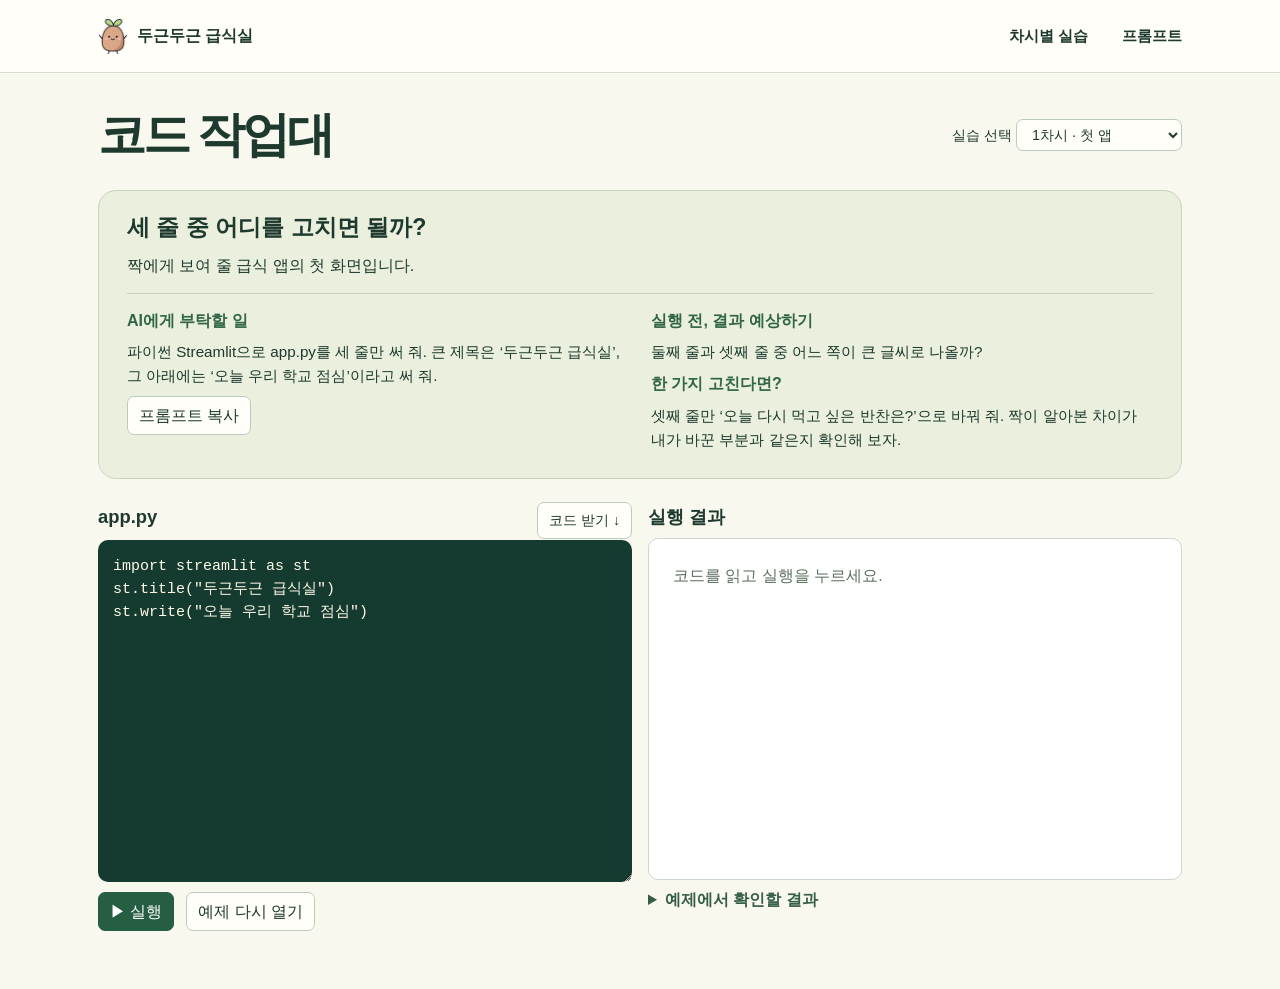
==== workshop/index.html @ 9bd563a4 "Add a Python workbench with nine editable examples and classroom checks" ====
<!doctype html><html lang="ko"><head><meta charset="utf-8"><meta name="viewport" content="width=device-width,initial-scale=1"><title>코드 작업대 · 두근두근 급식실</title><link rel="stylesheet" href="../site.css"><link rel="stylesheet" href="workshop.css"></head><body>
<header><div class="bar"><a class="brand" href="../"><img src="../assets/dugeun.webp" alt="">두근두근 급식실</a><nav><a href="../#lessons">차시별 실습</a><a href="../prompts.html">프롬프트</a></nav></div></header>
<main><div class="workhead"><h1>코드 작업대</h1><label>실습 선택 <select id="unit"></select></label></div>
<section id="brief"><h2 id="title"></h2><p id="situation"></p><div class="activity"><div><h3>AI에게 부탁할 일</h3><p id="prompt"></p><button id="copy">프롬프트 복사</button></div><div><h3>실행 전, 결과 예상하기</h3><p id="predict"></p><h3>한 가지 고친다면?</h3><p id="change"></p></div></div></section>
<div class="grid"><section><div class="editorhead"><h2><label for="editor">app.py</label></h2><button id="save">코드 받기 ↓</button></div>
<p id="companions" hidden>내 저장소에 올릴 때는 <a href="급식조회_함께쓰는파일.zip" download>급식 조회용 파일 세 개</a>도 같은 폴더에 두세요.</p><textarea id="editor" autocomplete="off" autocapitalize="off" spellcheck="false"></textarea><div class="actions"><button id="run" class="primary">▶ 실행</button><button id="reset">예제 다시 열기</button></div><p id="notice" role="status"></p></section>
<section><h2>실행 결과</h2><div id="output"><p>왼쪽 코드를 읽고 <b>실행</b>을 누르세요.</p></div><details><summary>예제에서 확인할 결과</summary><p id="check"></p></details></section></div></main>
<script type="module" src="studio.js"></script></body></html>
---- site.css ----
*{box-sizing:border-box}html{scroll-behavior:smooth}body{margin:0;background:#f9f8ef;color:#1e392e;font:16px/1.6 Pretendard,-apple-system,BlinkMacSystemFont,"Apple SD Gothic Neo","Noto Sans KR",sans-serif;word-break:keep-all}a{color:inherit;text-underline-offset:4px}a:focus-visible{outline:3px solid #d77824;outline-offset:3px}header{border-bottom:1px solid #d7ddce;background:#fffef8}.bar,main,footer>div{max-width:1180px;margin:auto;padding:0 clamp(18px,4vw,48px)}.bar{display:flex;align-items:center;justify-content:space-between;min-height:72px}.brand{display:flex;gap:9px;align-items:center;font-weight:800;text-decoration:none}.brand img{width:30px;height:35px;object-fit:contain}nav{display:flex;gap:clamp(10px,3vw,34px)}nav a,.section-title a{font-weight:650;font-size:.94rem;text-decoration:none}nav a:hover,.section-title a:hover{text-decoration:underline}.cover{background:#164935;color:#fff9dd;border-radius:29px;margin:28px 0 48px;display:grid;grid-template-columns:1fr 1fr;align-items:center;overflow:hidden;min-height:369px}.covercopy{padding:clamp(26px,4.2vw,58px);padding-right:4px}.covercopy .class{font-weight:650;font-size:.91rem;letter-spacing:.08em;color:#dfedb4}.covercopy h1{font-size:clamp(3.35rem,6vw,5.35rem);line-height:1.01;letter-spacing:-.085em;margin:10px 0 15px}.covercopy h1 span{color:#f9bb70}.covercopy p{margin:0 0 16px;line-height:1.6}.btn{display:inline-flex;align-items:center;gap:21px;padding:9px 17px;border-radius:9px;text-decoration:none;font-weight:750}.light{background:#f6dfa3;color:#173d2c}.art{position:relative;align-self:stretch;display:grid;place-items:center;padding:26px 34px 34px 0}.tray{width:100%;max-width:430px;aspect-ratio:1.35;background:#bed0c2;border:5px solid #edf2df;border-radius:30px;box-shadow:inset 2px 1px 2px 3px #9bb1a3,9px 15px 0 #103b2b;transform:rotate(-7deg);display:grid;grid-template-columns:repeat(6,1fr);grid-template-rows:repeat(2,1fr);gap:7px;padding:14px}.tray div{min-height:0;min-width:0;grid-column:span 2;border-radius:20px;background:#e7eee0;border:2px solid #9bb3a3;box-shadow:inset 0 4px 5px #82998c65;display:grid;place-items:center;overflow:hidden}.tray div:nth-child(n+4){grid-column:span 3}.tray img{height:98%;width:98%;object-fit:contain}.mascot{position:absolute;right:3%;bottom:4%;width:22%;height:37%;object-fit:contain;transform:rotate(6deg);filter:drop-shadow(3px 5px 0 #103a2790)}section[id]{scroll-margin-top:20px}.section-title{display:flex;align-items:center;justify-content:space-between}.section-title img{height:55px}.section-title h2{font-size:clamp(1.65rem,3.3vw,2.4rem);letter-spacing:-.065em;margin:0 0 12px}.units{display:grid;grid-template-columns:repeat(4,1fr);gap:12px}.unit{position:relative;text-decoration:none;background:#fffef8;border:1px solid #cbd7c9;border-radius:15px;padding:19px 17px;min-height:145px}.unit:hover{border-color:#377e54;background:#edf3de}.unit small{color:#426e4e;font-weight:700}.unit h3,.steps h3{font-size:1.13rem;letter-spacing:-.04em;margin:7px 0}.unit p,.steps p{font-size:.94rem;line-height:1.6;margin:4px 0;color:#4b5e50}.unit span{position:absolute;top:14px;right:13px}.results{display:inline-block;margin:15px 0 30px;font-weight:650;color:#255a41}.results b{padding-left:12px}#signup{background:#eff2e5;border-radius:21px;margin:14px 0 40px;padding:clamp(18px,3.4vw,36px)}#signup>p{margin:0 0 16px}.steps{list-style:none;counter-reset:step;display:grid;grid-template-columns:1fr 1fr;gap:16px 27px;margin:0;padding:0}.steps li{counter-increment:step;border-top:1px solid #bbcab8;padding:12px 0 0 30px;position:relative}.steps li:before{content:counter(step);position:absolute;left:0;top:20px;font-weight:700}.steps a{font-size:.89rem;font-weight:650}.steps code{overflow-wrap:anywhere}footer{border-top:1px solid #d3dbce}footer>div{display:flex;justify-content:space-between;padding-top:18px;padding-bottom:23px;font-size:.9rem}@media(max-width:800px){.units{grid-template-columns:repeat(2,1fr)}.cover{min-height:300px}.art{padding:15px}.tray{border-radius:20px;gap:5px;padding:9px}}@media(max-width:550px){.bar{flex-wrap:wrap;padding-top:10px;padding-bottom:9px;gap:6px;min-height:60px}.brand{font-size:.95rem}.brand img{width:22px;height:26px}nav{gap:12px}nav a{font-size:.81rem}.cover{grid-template-columns:1fr;position:relative;margin-top:16px;margin-bottom:32px}.covercopy{padding:22px 23px 26px;z-index:1}.covercopy h1{font-size:3.45rem}.covercopy p:not(.class){font-size:.91rem}.art{position:absolute;right:-3%;width:50%;height:54%;top:8%;opacity:.98}.tray{border-width:3px;gap:3px;padding:5px;border-radius:13px}.tray div{border-radius:9px}.unit{padding:13px;min-height:130px}.unit h3{font-size:1.04rem}.unit p{font-size:.85rem}.units{gap:8px}.steps{grid-template-columns:1fr}.section-title a{font-size:.81rem}}@media(prefers-reduced-motion:reduce){html{scroll-behavior:auto}}
---- workshop/workshop.css ----
.workhead,.editorhead,.actions{display:flex;align-items:center;justify-content:space-between;gap:12px}.workhead{margin:24px 0 16px;flex-wrap:wrap}.workhead h1{margin:0;font-size:clamp(2rem,5vw,3rem);letter-spacing:-.07em}button,select{font:inherit;color:inherit;background:#fffef9;border:1px solid #bbccbe;border-radius:7px;padding:6px 11px}button{cursor:pointer}button:focus-visible,textarea:focus-visible,select:focus-visible{outline:3px solid #d77824}.workhead label{font-size:.9rem}#brief{background:#eaf0dd;border:1px solid #c8d2bc;padding:18px clamp(16px,2.8vw,28px);border-radius:18px}h2,h3,p{margin:0 0 7px}h2{font-size:1.45rem}h3{font-size:1rem}.activity,.grid{display:grid;grid-template-columns:1fr 1fr;gap:22px}.activity{margin-top:14px;border-top:1px solid #c7d2bd;padding-top:14px}.activity p{font-size:.95rem}.activity h3{color:#316544}.grid{margin:23px 0 48px;gap:16px}.grid>section{min-width:0}.grid h2{font-size:1.15rem}.editorhead{height:38px}.editorhead button{font-size:.89rem}textarea{resize:vertical;tab-size:4;display:block;width:100%;height:342px;font:15px/1.54 ui-monospace,SFMono-Regular,Menlo,monospace;background:#153b30;color:#fffbe9;padding:15px;border:0;border-radius:10px}.actions{justify-content:flex-start;margin:10px 0}.primary{background:#265e43;color:white;border-color:#265e43}#output{border:1px solid #ccd8cc;min-height:342px;border-radius:10px;background:white;overflow:hidden}#output>p{color:#5b705e;padding:24px}iframe{display:block;width:100%;height:370px;border:none}summary{cursor:pointer;color:#355e44;font-weight:650;padding:7px 0}#notice{font-size:.86rem}details p{padding:6px 12px;background:#edf4e4;border-radius:5px}@media(max-width:700px){.activity,.grid{grid-template-columns:1fr;gap:13px}.grid textarea{height:245px}.workhead{margin-top:16px}}
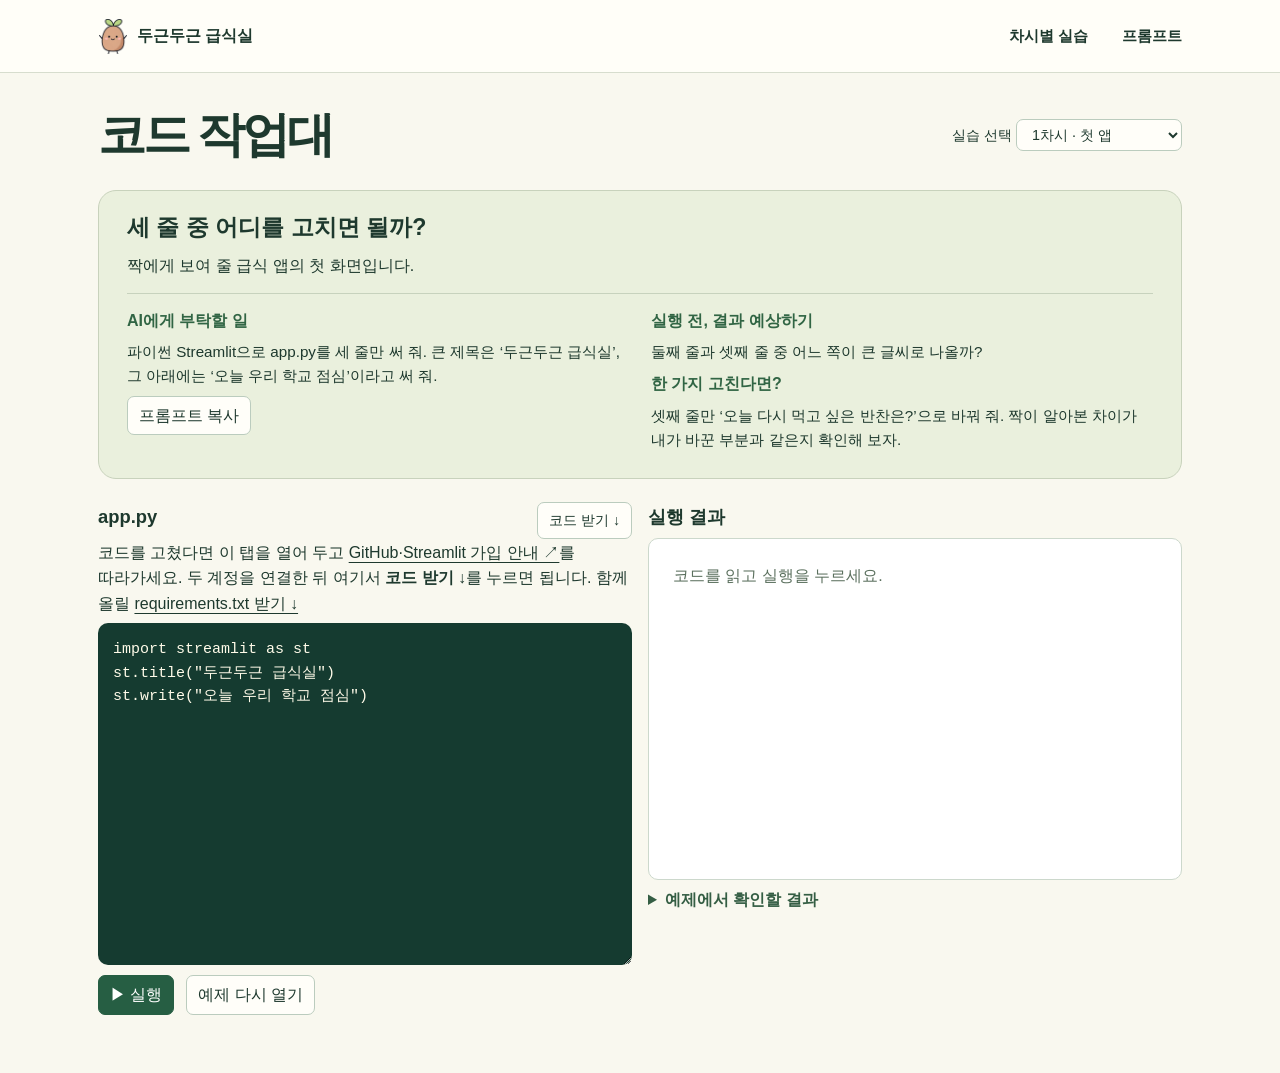
==== commit 318a19e7: "Walk students through GitHub, Streamlit signup, repository access, and their first shared app" ====
--- a/workshop/index.html
+++ b/workshop/index.html
@@ -3,6 +3,7 @@
 <main><div class="workhead"><h1>코드 작업대</h1><label>실습 선택 <select id="unit"></select></label></div>
 <section id="brief"><h2 id="title"></h2><p id="situation"></p><div class="activity"><div><h3>AI에게 부탁할 일</h3><p id="prompt"></p><button id="copy">프롬프트 복사</button></div><div><h3>실행 전, 결과 예상하기</h3><p id="predict"></p><h3>한 가지 고친다면?</h3><p id="change"></p></div></div></section>
 <div class="grid"><section><div class="editorhead"><h2><label for="editor">app.py</label></h2><button id="save">코드 받기 ↓</button></div>
+<div id="first-publish" hidden><p>코드를 고쳤다면 이 탭을 열어 두고 <a target="_blank" rel="noopener" href="../#github-account">GitHub·Streamlit 가입 안내 ↗</a>를 따라가세요. 두 계정을 연결한 뒤 여기서 <b>코드 받기 ↓</b>를 누르면 됩니다. 함께 올릴 <a download href="../starter/requirements.txt">requirements.txt 받기 ↓</a></p></div>
 <p id="companions" hidden>내 저장소에 올릴 때는 <a href="급식조회_함께쓰는파일.zip" download>급식 조회용 파일 세 개</a>도 같은 폴더에 두세요.</p><textarea id="editor" autocomplete="off" autocapitalize="off" spellcheck="false"></textarea><div class="actions"><button id="run" class="primary">▶ 실행</button><button id="reset">예제 다시 열기</button></div><p id="notice" role="status"></p></section>
 <section><h2>실행 결과</h2><div id="output"><p>왼쪽 코드를 읽고 <b>실행</b>을 누르세요.</p></div><details><summary>예제에서 확인할 결과</summary><p id="check"></p></details></section></div></main>
 <script type="module" src="studio.js"></script></body></html>
--- a/site.css
+++ b/site.css
@@ -1 +1,28 @@
 *{box-sizing:border-box}html{scroll-behavior:smooth}body{margin:0;background:#f9f8ef;color:#1e392e;font:16px/1.6 Pretendard,-apple-system,BlinkMacSystemFont,"Apple SD Gothic Neo","Noto Sans KR",sans-serif;word-break:keep-all}a{color:inherit;text-underline-offset:4px}a:focus-visible{outline:3px solid #d77824;outline-offset:3px}header{border-bottom:1px solid #d7ddce;background:#fffef8}.bar,main,footer>div{max-width:1180px;margin:auto;padding:0 clamp(18px,4vw,48px)}.bar{display:flex;align-items:center;justify-content:space-between;min-height:72px}.brand{display:flex;gap:9px;align-items:center;font-weight:800;text-decoration:none}.brand img{width:30px;height:35px;object-fit:contain}nav{display:flex;gap:clamp(10px,3vw,34px)}nav a,.section-title a{font-weight:650;font-size:.94rem;text-decoration:none}nav a:hover,.section-title a:hover{text-decoration:underline}.cover{background:#164935;color:#fff9dd;border-radius:29px;margin:28px 0 48px;display:grid;grid-template-columns:1fr 1fr;align-items:center;overflow:hidden;min-height:369px}.covercopy{padding:clamp(26px,4.2vw,58px);padding-right:4px}.covercopy .class{font-weight:650;font-size:.91rem;letter-spacing:.08em;color:#dfedb4}.covercopy h1{font-size:clamp(3.35rem,6vw,5.35rem);line-height:1.01;letter-spacing:-.085em;margin:10px 0 15px}.covercopy h1 span{color:#f9bb70}.covercopy p{margin:0 0 16px;line-height:1.6}.btn{display:inline-flex;align-items:center;gap:21px;padding:9px 17px;border-radius:9px;text-decoration:none;font-weight:750}.light{background:#f6dfa3;color:#173d2c}.art{position:relative;align-self:stretch;display:grid;place-items:center;padding:26px 34px 34px 0}.tray{width:100%;max-width:430px;aspect-ratio:1.35;background:#bed0c2;border:5px solid #edf2df;border-radius:30px;box-shadow:inset 2px 1px 2px 3px #9bb1a3,9px 15px 0 #103b2b;transform:rotate(-7deg);display:grid;grid-template-columns:repeat(6,1fr);grid-template-rows:repeat(2,1fr);gap:7px;padding:14px}.tray div{min-height:0;min-width:0;grid-column:span 2;border-radius:20px;background:#e7eee0;border:2px solid #9bb3a3;box-shadow:inset 0 4px 5px #82998c65;display:grid;place-items:center;overflow:hidden}.tray div:nth-child(n+4){grid-column:span 3}.tray img{height:98%;width:98%;object-fit:contain}.mascot{position:absolute;right:3%;bottom:4%;width:22%;height:37%;object-fit:contain;transform:rotate(6deg);filter:drop-shadow(3px 5px 0 #103a2790)}section[id]{scroll-margin-top:20px}.section-title{display:flex;align-items:center;justify-content:space-between}.section-title img{height:55px}.section-title h2{font-size:clamp(1.65rem,3.3vw,2.4rem);letter-spacing:-.065em;margin:0 0 12px}.units{display:grid;grid-template-columns:repeat(4,1fr);gap:12px}.unit{position:relative;text-decoration:none;background:#fffef8;border:1px solid #cbd7c9;border-radius:15px;padding:19px 17px;min-height:145px}.unit:hover{border-color:#377e54;background:#edf3de}.unit small{color:#426e4e;font-weight:700}.unit h3,.steps h3{font-size:1.13rem;letter-spacing:-.04em;margin:7px 0}.unit p,.steps p{font-size:.94rem;line-height:1.6;margin:4px 0;color:#4b5e50}.unit span{position:absolute;top:14px;right:13px}.results{display:inline-block;margin:15px 0 30px;font-weight:650;color:#255a41}.results b{padding-left:12px}#signup{background:#eff2e5;border-radius:21px;margin:14px 0 40px;padding:clamp(18px,3.4vw,36px)}#signup>p{margin:0 0 16px}.steps{list-style:none;counter-reset:step;display:grid;grid-template-columns:1fr 1fr;gap:16px 27px;margin:0;padding:0}.steps li{counter-increment:step;border-top:1px solid #bbcab8;padding:12px 0 0 30px;position:relative}.steps li:before{content:counter(step);position:absolute;left:0;top:20px;font-weight:700}.steps a{font-size:.89rem;font-weight:650}.steps code{overflow-wrap:anywhere}footer{border-top:1px solid #d3dbce}footer>div{display:flex;justify-content:space-between;padding-top:18px;padding-bottom:23px;font-size:.9rem}@media(max-width:800px){.units{grid-template-columns:repeat(2,1fr)}.cover{min-height:300px}.art{padding:15px}.tray{border-radius:20px;gap:5px;padding:9px}}@media(max-width:550px){.bar{flex-wrap:wrap;padding-top:10px;padding-bottom:9px;gap:6px;min-height:60px}.brand{font-size:.95rem}.brand img{width:22px;height:26px}nav{gap:12px}nav a{font-size:.81rem}.cover{grid-template-columns:1fr;position:relative;margin-top:16px;margin-bottom:32px}.covercopy{padding:22px 23px 26px;z-index:1}.covercopy h1{font-size:3.45rem}.covercopy p:not(.class){font-size:.91rem}.art{position:absolute;right:-3%;width:50%;height:54%;top:8%;opacity:.98}.tray{border-width:3px;gap:3px;padding:5px;border-radius:13px}.tray div{border-radius:9px}.unit{padding:13px;min-height:130px}.unit h3{font-size:1.04rem}.unit p{font-size:.85rem}.units{gap:8px}.steps{grid-template-columns:1fr}.section-title a{font-size:.81rem}}@media(prefers-reduced-motion:reduce){html{scroll-behavior:auto}}
+.deck{display:flex;flex-wrap:wrap;align-items:center;gap:9px 16px;margin:12px 0 17px;padding:10px 14px;background:#fbf9ed;border-radius:8px}.deck a{font-size:.92rem;font-weight:650}
+
+.setup-jump {display:flex;flex-wrap:wrap;gap:7px;margin:16px 0}
+.setup-jump a {border:1px solid #b8c8b3;border-radius:7px;padding:5px 10px;font-size:.9rem;line-height:1.4}
+.setup-list {background:#fffef9;border:1px solid #c5d2c1;border-radius:14px;padding:0 clamp(13px,2vw,23px)}
+.setup-list details + details {border-top:1px solid #d2ddd0}
+.setup-list details {scroll-margin-top:15px}
+.setup-list summary {padding:14px 0;cursor:pointer;font-weight:750;color:#24523a;letter-spacing:-.025em}
+.setup-list summary:focus-visible {outline:3px solid #d77824;outline-offset:2px}
+.setup-body {padding-bottom:15px;max-width:78ch}
+.setup-body p {margin:5px 0 10px}
+.setup-body ol {margin:5px 0 10px;padding-left:1.5em}
+.setup-body li {padding:2px 0 5px}
+.setup-body code {background:#f1f2e8;padding:2px 3px;border-radius:3px;overflow-wrap:anywhere}
+.setup-body strong {color:#175238}
+.setup-check {background:#edf4e7;border-left:3px solid #779b70;padding:8px 12px}
+.setup-check b:first-child {margin-right:6px}
+.setup-help {color:#506353;font-size:.93rem}
+.setup-fields {margin:8px 0 12px;padding:2px 12px;background:#f0f4e9;border-radius:8px}
+.setup-fields div {display:grid;grid-template-columns:minmax(95px,8em) 1fr;gap:6px;padding:5px 0}
+.setup-fields dt {font-weight:700}
+.setup-fields dd {margin:0;min-width:0}
+.setup-screens {display:grid;grid-template-columns:1fr 1fr;align-items:start;gap:14px;margin:14px 0}
+.setup-screens figure {margin:0;min-width:0}
+.setup-screens img {display:block;width:100%;height:auto;border:1px solid #cbd6cc;background:#fff}
+.setup-screens figcaption {margin:4px 0;color:#395943;font-size:.87rem}
+@media (max-width:500px) { .setup-screens {grid-template-columns:1fr} }
